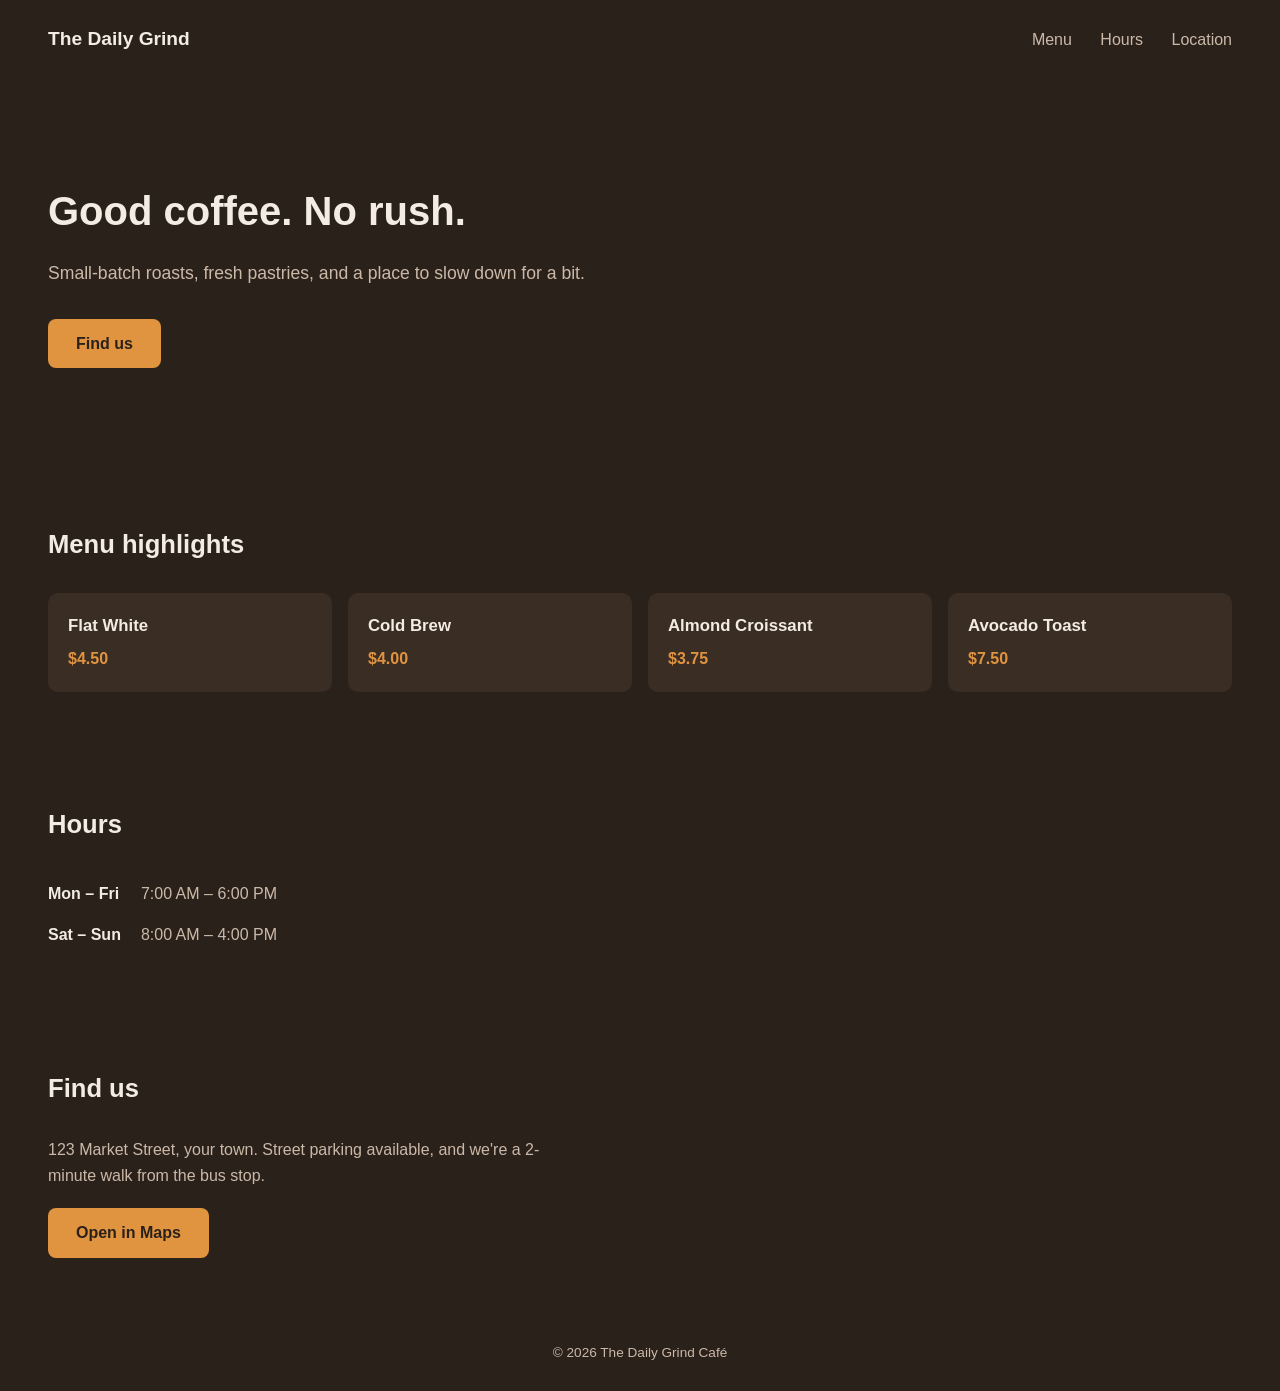
==== samples/cafe/index.html @ c4f93863 "Add salon, tutor, and cafe sample sites" ====
<!DOCTYPE html>
<html lang="en">
<head>
  <meta charset="UTF-8">
  <meta name="viewport" content="width=device-width, initial-scale=1.0">
  <title>The Daily Grind Café</title>
  <link rel="stylesheet" href="styles.css">
</head>
<body>
  <header class="nav">
    <div class="nav-brand">The Daily Grind</div>
    <nav>
      <a href="#menu">Menu</a>
      <a href="#hours">Hours</a>
      <a href="#location">Location</a>
    </nav>
  </header>

  <section class="hero">
    <h1>Good coffee. No rush.</h1>
    <p>Small-batch roasts, fresh pastries, and a place to slow down for a bit.</p>
    <a href="#location" class="btn">Find us</a>
  </section>

  <section id="menu" class="menu">
    <h2>Menu highlights</h2>
    <div class="grid">
      <div class="card"><h3>Flat White</h3><p>$4.50</p></div>
      <div class="card"><h3>Cold Brew</h3><p>$4.00</p></div>
      <div class="card"><h3>Almond Croissant</h3><p>$3.75</p></div>
      <div class="card"><h3>Avocado Toast</h3><p>$7.50</p></div>
    </div>
  </section>

  <section id="hours" class="hours">
    <h2>Hours</h2>
    <table>
      <tr><td>Mon – Fri</td><td>7:00 AM – 6:00 PM</td></tr>
      <tr><td>Sat – Sun</td><td>8:00 AM – 4:00 PM</td></tr>
    </table>
  </section>

  <section id="location" class="location">
    <h2>Find us</h2>
    <p>123 Market Street, your town. Street parking available, and we're a 2-minute walk from the bus stop.</p>
    <a href="https://maps.google.com" class="btn" target="_blank" rel="noopener">Open in Maps</a>
  </section>

  <footer>
    <p>&copy; 2026 The Daily Grind Café</p>
  </footer>
</body>
</html>
---- samples/cafe/styles.css ----
:root {
  --bg: #2b211b;
  --bg-card: #3a2d24;
  --text: #f3ece3;
  --muted: #cbb9a8;
  --accent: #e0943f;
}

* { box-sizing: border-box; margin: 0; padding: 0; }

body {
  font-family: "Segoe UI", Roboto, Arial, sans-serif;
  background: var(--bg);
  color: var(--text);
  line-height: 1.6;
}

a { color: inherit; text-decoration: none; }

.nav {
  display: flex;
  justify-content: space-between;
  align-items: center;
  padding: 24px 48px;
}

.nav-brand { font-weight: 700; font-size: 1.2rem; }
.nav nav a { margin-left: 24px; color: var(--muted); }
.nav nav a:hover { color: var(--accent); }

.hero {
  padding: 100px 48px;
  max-width: 650px;
}

.hero h1 { font-size: 2.5rem; margin-bottom: 16px; }
.hero p { color: var(--muted); margin-bottom: 32px; font-size: 1.1rem; }

.btn {
  display: inline-block;
  background: var(--accent);
  color: #2b211b;
  padding: 12px 28px;
  border-radius: 8px;
  font-weight: 700;
}

.menu, .hours, .location {
  padding: 56px 48px;
}

.menu h2, .hours h2, .location h2 { font-size: 1.6rem; margin-bottom: 28px; }

.grid {
  display: grid;
  grid-template-columns: repeat(auto-fit, minmax(180px, 1fr));
  gap: 16px;
}

.card {
  background: var(--bg-card);
  padding: 20px;
  border-radius: 10px;
}

.card h3 { margin-bottom: 6px; font-size: 1.05rem; }
.card p { color: var(--accent); font-weight: 600; }

table { border-collapse: collapse; }
td { padding: 8px 20px 8px 0; color: var(--muted); }
td:first-child { font-weight: 600; color: var(--text); }

.location p { color: var(--muted); max-width: 500px; margin-bottom: 20px; }

footer {
  text-align: center;
  padding: 28px;
  color: var(--muted);
  font-size: 0.85rem;
}

@media (max-width: 600px) {
  .nav, .hero, .menu, .hours, .location { padding-left: 24px; padding-right: 24px; }
  .hero h1 { font-size: 1.9rem; }
}
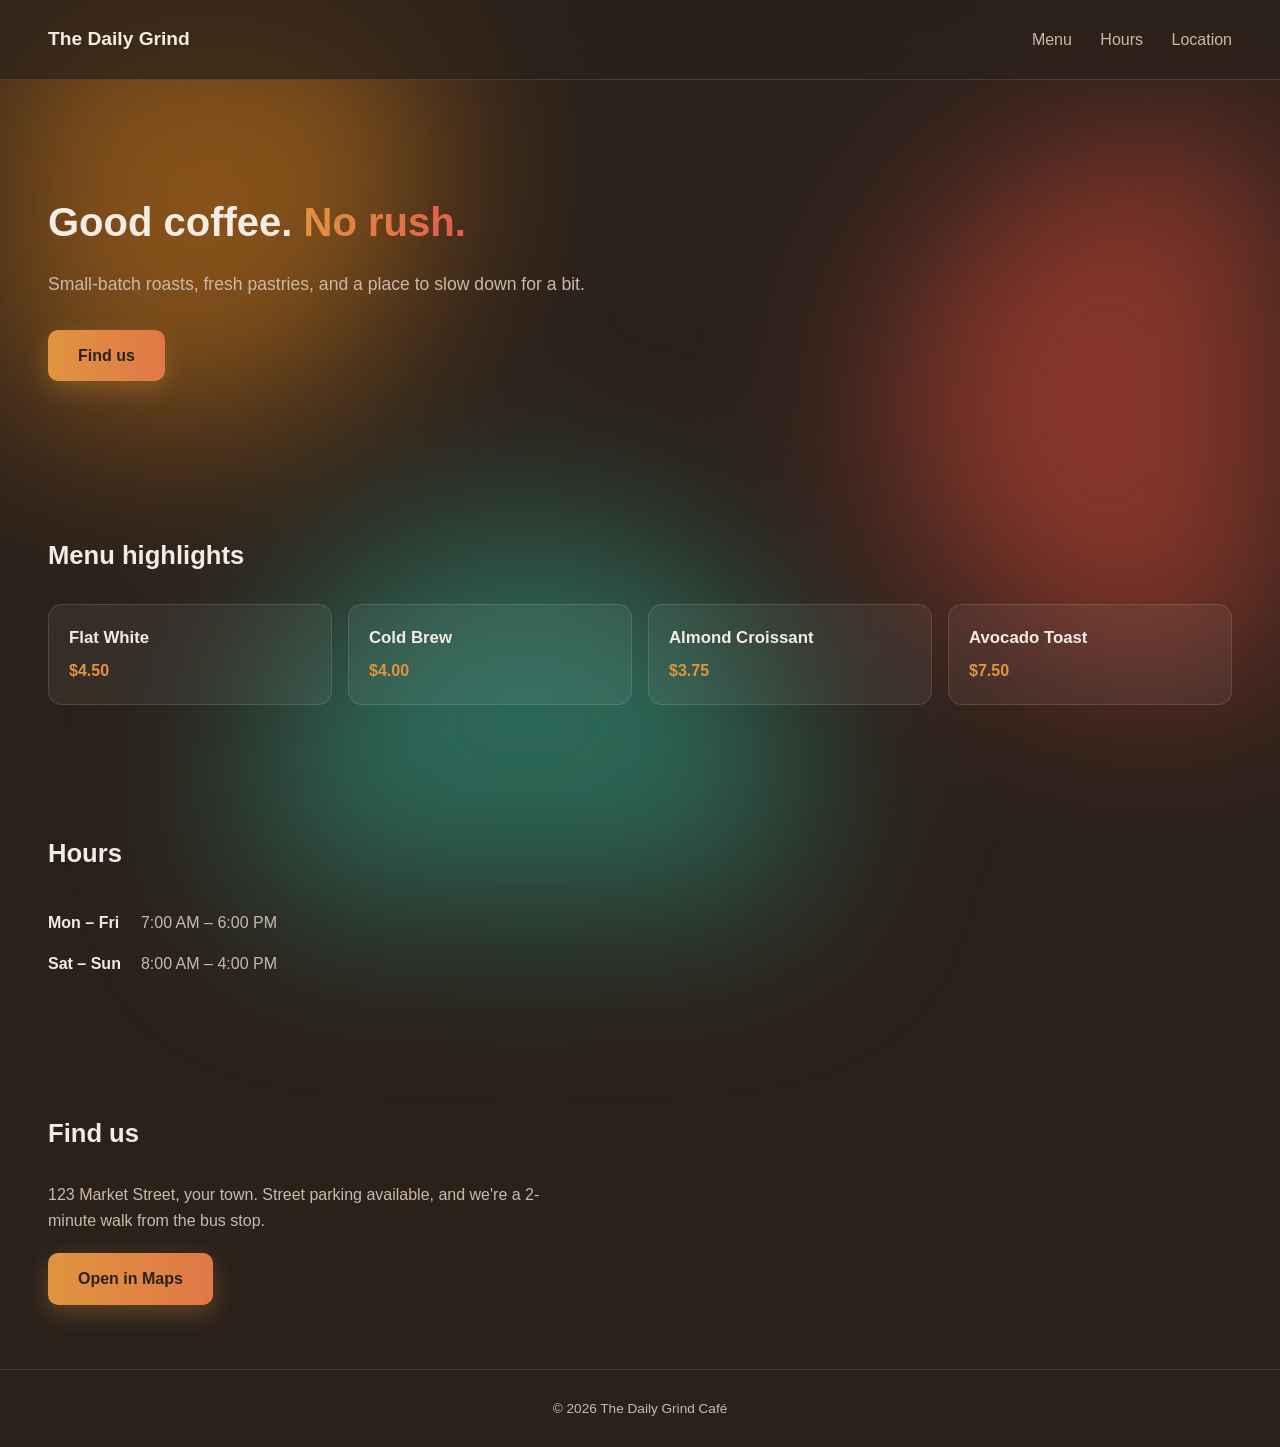
==== commit 280f0dc4: "Add animated gradient blobs, glass cards, and reveal effects to all sample sites" ====
--- a/samples/cafe/index.html
+++ b/samples/cafe/index.html
@@ -7,6 +7,12 @@
   <link rel="stylesheet" href="styles.css">
 </head>
 <body>
+  <div class="bg-blobs" aria-hidden="true">
+    <div class="blob blob-1"></div>
+    <div class="blob blob-2"></div>
+    <div class="blob blob-3"></div>
+  </div>
+
   <header class="nav">
     <div class="nav-brand">The Daily Grind</div>
     <nav>
@@ -17,22 +23,22 @@
   </header>
 
   <section class="hero">
-    <h1>Good coffee. No rush.</h1>
-    <p>Small-batch roasts, fresh pastries, and a place to slow down for a bit.</p>
-    <a href="#location" class="btn">Find us</a>
+    <h1 class="reveal">Good coffee. <span class="gradient-text">No rush.</span></h1>
+    <p class="reveal">Small-batch roasts, fresh pastries, and a place to slow down for a bit.</p>
+    <a href="#location" class="btn reveal">Find us</a>
   </section>
 
   <section id="menu" class="menu">
-    <h2>Menu highlights</h2>
+    <h2 class="reveal">Menu highlights</h2>
     <div class="grid">
-      <div class="card"><h3>Flat White</h3><p>$4.50</p></div>
-      <div class="card"><h3>Cold Brew</h3><p>$4.00</p></div>
-      <div class="card"><h3>Almond Croissant</h3><p>$3.75</p></div>
-      <div class="card"><h3>Avocado Toast</h3><p>$7.50</p></div>
+      <div class="card glass reveal"><h3>Flat White</h3><p>$4.50</p></div>
+      <div class="card glass reveal"><h3>Cold Brew</h3><p>$4.00</p></div>
+      <div class="card glass reveal"><h3>Almond Croissant</h3><p>$3.75</p></div>
+      <div class="card glass reveal"><h3>Avocado Toast</h3><p>$7.50</p></div>
     </div>
   </section>
 
-  <section id="hours" class="hours">
+  <section id="hours" class="hours reveal">
     <h2>Hours</h2>
     <table>
       <tr><td>Mon – Fri</td><td>7:00 AM – 6:00 PM</td></tr>
@@ -41,13 +47,15 @@
   </section>
 
   <section id="location" class="location">
-    <h2>Find us</h2>
-    <p>123 Market Street, your town. Street parking available, and we're a 2-minute walk from the bus stop.</p>
-    <a href="https://maps.google.com" class="btn" target="_blank" rel="noopener">Open in Maps</a>
+    <h2 class="reveal">Find us</h2>
+    <p class="reveal">123 Market Street, your town. Street parking available, and we're a 2-minute walk from the bus stop.</p>
+    <a href="https://maps.google.com" class="btn reveal" target="_blank" rel="noopener">Open in Maps</a>
   </section>
 
   <footer>
     <p>&copy; 2026 The Daily Grind Café</p>
   </footer>
+
+  <script src="../shared-reveal.js"></script>
 </body>
 </html>
--- a/samples/cafe/styles.css
+++ b/samples/cafe/styles.css
@@ -1,54 +1,122 @@
 :root {
   --bg: #2b211b;
-  --bg-card: #3a2d24;
+  --bg-card: rgba(255, 255, 255, 0.06);
+  --border: rgba(255, 255, 255, 0.12);
   --text: #f3ece3;
   --muted: #cbb9a8;
   --accent: #e0943f;
+  --accent-2: #e05c4f;
+  --accent-3: #4fb8a3;
 }
 
 * { box-sizing: border-box; margin: 0; padding: 0; }
+
+html { scroll-behavior: smooth; }
 
 body {
   font-family: "Segoe UI", Roboto, Arial, sans-serif;
   background: var(--bg);
   color: var(--text);
   line-height: 1.6;
+  position: relative;
+  overflow-x: hidden;
+  min-height: 100vh;
 }
 
 a { color: inherit; text-decoration: none; }
+
+.bg-blobs {
+  position: fixed;
+  inset: 0;
+  z-index: -1;
+  overflow: hidden;
+  filter: blur(90px) saturate(140%);
+}
+
+.blob {
+  position: absolute;
+  width: 42vw;
+  height: 42vw;
+  max-width: 560px;
+  max-height: 560px;
+  border-radius: 50%;
+  opacity: 0.45;
+  will-change: transform;
+}
+
+.blob-1 { background: var(--accent); top: -12%; left: -8%; animation: float1 23s ease-in-out infinite; }
+.blob-2 { background: var(--accent-2); top: 15%; right: -12%; animation: float2 27s ease-in-out infinite; }
+.blob-3 { background: var(--accent-3); bottom: -18%; left: 20%; animation: float3 20s ease-in-out infinite; }
+
+@keyframes float1 {
+  0%, 100% { transform: translate(0, 0) scale(1); }
+  33% { transform: translate(7vw, 5vh) scale(1.12); }
+  66% { transform: translate(-3vw, 8vh) scale(0.92); }
+}
+@keyframes float2 {
+  0%, 100% { transform: translate(0, 0) scale(1); }
+  40% { transform: translate(-8vw, 6vh) scale(1.08); }
+  70% { transform: translate(-2vw, -5vh) scale(0.95); }
+}
+@keyframes float3 {
+  0%, 100% { transform: translate(0, 0) scale(1); }
+  50% { transform: translate(8vw, -6vh) scale(1.15); }
+}
+
+@media (prefers-reduced-motion: reduce) {
+  .blob { animation: none !important; }
+  html { scroll-behavior: auto; }
+}
+
+.gradient-text {
+  background: linear-gradient(90deg, var(--accent), var(--accent-2), var(--accent-3), var(--accent));
+  background-size: 300% auto;
+  -webkit-background-clip: text;
+  background-clip: text;
+  color: transparent;
+  animation: gradientShift 7s linear infinite;
+}
+@keyframes gradientShift { to { background-position: 300% center; } }
 
 .nav {
   display: flex;
   justify-content: space-between;
   align-items: center;
   padding: 24px 48px;
+  position: sticky;
+  top: 0;
+  backdrop-filter: blur(14px);
+  background: rgba(43, 33, 27, 0.7);
+  border-bottom: 1px solid var(--border);
+  z-index: 10;
 }
 
 .nav-brand { font-weight: 700; font-size: 1.2rem; }
-.nav nav a { margin-left: 24px; color: var(--muted); }
+.nav nav a { margin-left: 24px; color: var(--muted); transition: color 0.2s ease; }
 .nav nav a:hover { color: var(--accent); }
 
-.hero {
-  padding: 100px 48px;
-  max-width: 650px;
-}
-
+.hero { padding: 110px 48px 90px; max-width: 650px; }
 .hero h1 { font-size: 2.5rem; margin-bottom: 16px; }
 .hero p { color: var(--muted); margin-bottom: 32px; font-size: 1.1rem; }
 
 .btn {
   display: inline-block;
-  background: var(--accent);
+  background: linear-gradient(90deg, var(--accent), var(--accent-2));
+  background-size: 200% auto;
   color: #2b211b;
-  padding: 12px 28px;
-  border-radius: 8px;
+  padding: 13px 30px;
+  border-radius: 10px;
   font-weight: 700;
+  transition: background-position 0.5s ease, transform 0.25s ease, box-shadow 0.25s ease;
+  box-shadow: 0 8px 24px rgba(224, 148, 63, 0.3);
+}
+.btn:hover {
+  background-position: 100% center;
+  transform: translateY(-3px);
+  box-shadow: 0 12px 32px rgba(224, 92, 79, 0.4);
 }
 
-.menu, .hours, .location {
-  padding: 56px 48px;
-}
-
+.menu, .hours, .location { padding: 64px 48px; }
 .menu h2, .hours h2, .location h2 { font-size: 1.6rem; margin-bottom: 28px; }
 
 .grid {
@@ -57,10 +125,21 @@
   gap: 16px;
 }
 
+.glass {
+  background: var(--bg-card);
+  border: 1px solid var(--border);
+  backdrop-filter: blur(16px);
+  -webkit-backdrop-filter: blur(16px);
+}
+
 .card {
-  background: var(--bg-card);
   padding: 20px;
-  border-radius: 10px;
+  border-radius: 14px;
+  transition: transform 0.3s ease, box-shadow 0.3s ease;
+}
+.card:hover {
+  transform: translateY(-6px);
+  box-shadow: 0 16px 36px rgba(0, 0, 0, 0.4);
 }
 
 .card h3 { margin-bottom: 6px; font-size: 1.05rem; }
@@ -77,9 +156,22 @@
   padding: 28px;
   color: var(--muted);
   font-size: 0.85rem;
+  border-top: 1px solid var(--border);
+}
+
+.reveal {
+  opacity: 0;
+  transform: translateY(24px);
+  transition: opacity 0.7s ease, transform 0.7s ease;
+}
+.reveal.visible { opacity: 1; transform: translateY(0); }
+
+@media (prefers-reduced-motion: reduce) {
+  .reveal { opacity: 1; transform: none; transition: none; }
 }
 
 @media (max-width: 600px) {
   .nav, .hero, .menu, .hours, .location { padding-left: 24px; padding-right: 24px; }
   .hero h1 { font-size: 1.9rem; }
+  .blob { width: 70vw; height: 70vw; }
 }
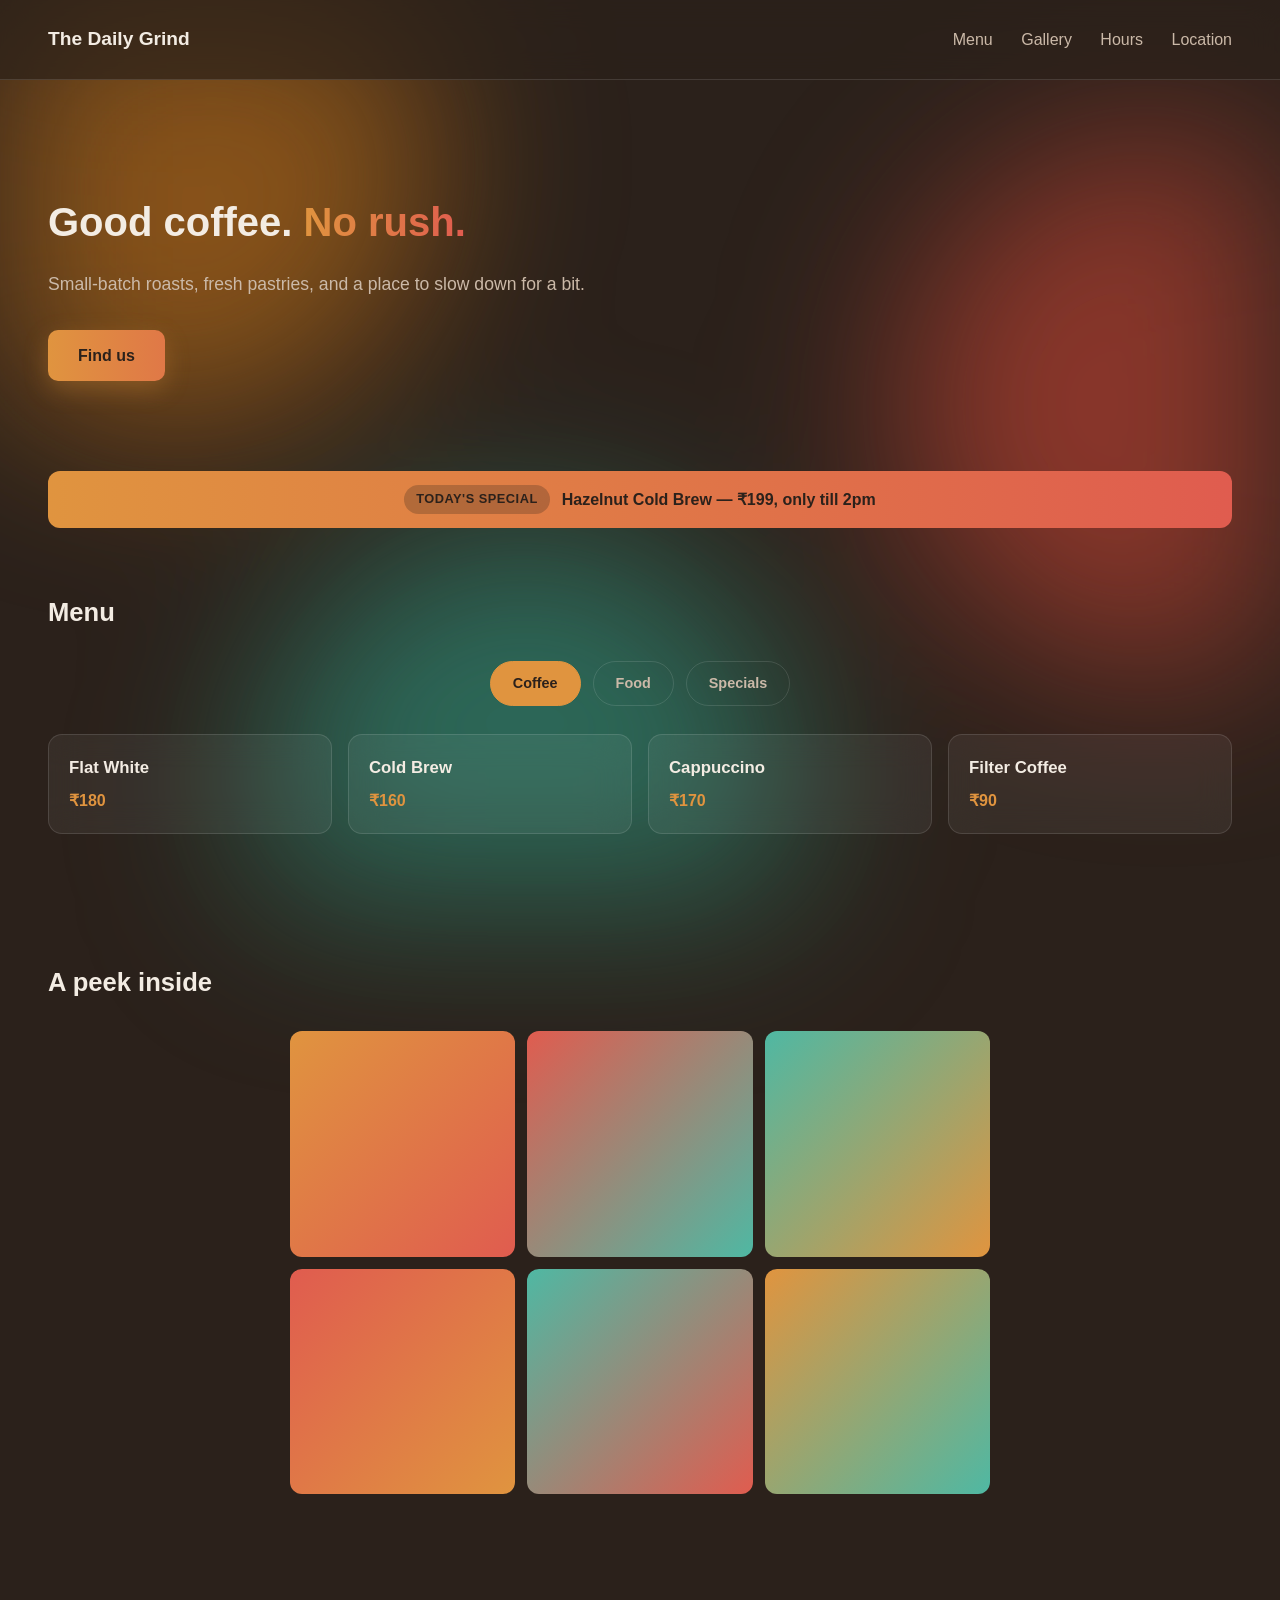
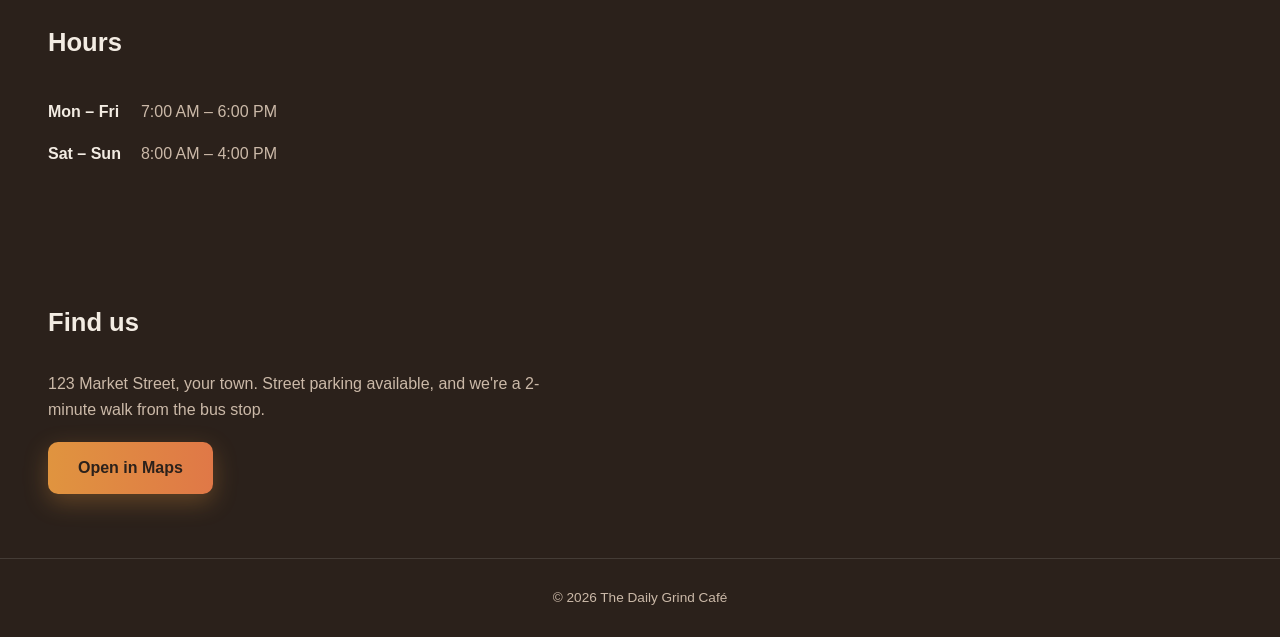
==== commit 1ccda256: "Convert all pricing to INR; make salon/tutor/cafe samples structurally distinct with FAQ accordion, " ====
--- a/samples/cafe/index.html
+++ b/samples/cafe/index.html
@@ -4,6 +4,10 @@
   <meta charset="UTF-8">
   <meta name="viewport" content="width=device-width, initial-scale=1.0">
   <title>The Daily Grind Café</title>
+  <meta name="description" content="Small-batch roasts and fresh pastries. Good coffee, no rush.">
+  <meta property="og:title" content="The Daily Grind Café">
+  <meta property="og:description" content="Good coffee. No rush.">
+  <meta property="og:type" content="website">
   <link rel="stylesheet" href="styles.css">
 </head>
 <body>
@@ -17,6 +21,7 @@
     <div class="nav-brand">The Daily Grind</div>
     <nav>
       <a href="#menu">Menu</a>
+      <a href="#gallery">Gallery</a>
       <a href="#hours">Hours</a>
       <a href="#location">Location</a>
     </nav>
@@ -28,13 +33,53 @@
     <a href="#location" class="btn reveal">Find us</a>
   </section>
 
+  <section class="special reveal">
+    <span class="special-tag">Today's Special</span>
+    <span class="special-text">Hazelnut Cold Brew — ₹199, only till 2pm</span>
+  </section>
+
   <section id="menu" class="menu">
-    <h2 class="reveal">Menu highlights</h2>
-    <div class="grid">
-      <div class="card glass reveal"><h3>Flat White</h3><p>$4.50</p></div>
-      <div class="card glass reveal"><h3>Cold Brew</h3><p>$4.00</p></div>
-      <div class="card glass reveal"><h3>Almond Croissant</h3><p>$3.75</p></div>
-      <div class="card glass reveal"><h3>Avocado Toast</h3><p>$7.50</p></div>
+    <h2 class="reveal">Menu</h2>
+
+    <input type="radio" name="menutab" id="tab-coffee" class="tab-radio" checked>
+    <input type="radio" name="menutab" id="tab-food" class="tab-radio">
+    <input type="radio" name="menutab" id="tab-specials" class="tab-radio">
+
+    <div class="tabs reveal">
+      <label for="tab-coffee">Coffee</label>
+      <label for="tab-food">Food</label>
+      <label for="tab-specials">Specials</label>
+    </div>
+
+    <div class="tab-panels reveal">
+      <div class="panel panel-coffee grid">
+        <div class="card glass"><h3>Flat White</h3><p>₹180</p></div>
+        <div class="card glass"><h3>Cold Brew</h3><p>₹160</p></div>
+        <div class="card glass"><h3>Cappuccino</h3><p>₹170</p></div>
+        <div class="card glass"><h3>Filter Coffee</h3><p>₹90</p></div>
+      </div>
+      <div class="panel panel-food grid">
+        <div class="card glass"><h3>Almond Croissant</h3><p>₹140</p></div>
+        <div class="card glass"><h3>Avocado Toast</h3><p>₹280</p></div>
+        <div class="card glass"><h3>Banana Bread</h3><p>₹120</p></div>
+        <div class="card glass"><h3>Grilled Sandwich</h3><p>₹190</p></div>
+      </div>
+      <div class="panel panel-specials grid">
+        <div class="card glass"><h3>Hazelnut Cold Brew</h3><p>₹199</p></div>
+        <div class="card glass"><h3>Weekend Brunch Plate</h3><p>₹349</p></div>
+      </div>
+    </div>
+  </section>
+
+  <section id="gallery" class="gallery">
+    <h2 class="reveal">A peek inside</h2>
+    <div class="photo-grid reveal">
+      <div class="photo p1"></div>
+      <div class="photo p2"></div>
+      <div class="photo p3"></div>
+      <div class="photo p4"></div>
+      <div class="photo p5"></div>
+      <div class="photo p6"></div>
     </div>
   </section>
 
--- a/samples/cafe/styles.css
+++ b/samples/cafe/styles.css
@@ -116,8 +116,84 @@
   box-shadow: 0 12px 32px rgba(224, 92, 79, 0.4);
 }
 
-.menu, .hours, .location { padding: 64px 48px; }
-.menu h2, .hours h2, .location h2 { font-size: 1.6rem; margin-bottom: 28px; }
+.menu, .gallery, .hours, .location { padding: 64px 48px; }
+.menu h2, .gallery h2, .hours h2, .location h2 { font-size: 1.6rem; margin-bottom: 28px; }
+
+/* ---- today's special banner ---- */
+.special {
+  display: flex;
+  flex-wrap: wrap;
+  gap: 12px;
+  align-items: center;
+  justify-content: center;
+  background: linear-gradient(90deg, var(--accent), var(--accent-2));
+  color: #2b211b;
+  padding: 14px 24px;
+  margin: 0 48px;
+  border-radius: 12px;
+  font-weight: 600;
+}
+.special-tag {
+  background: rgba(43, 33, 27, 0.25);
+  padding: 4px 12px;
+  border-radius: 999px;
+  font-size: 0.8rem;
+  text-transform: uppercase;
+  letter-spacing: 0.5px;
+}
+
+/* ---- CSS-only menu tabs ---- */
+.tab-radio { display: none; }
+.tabs {
+  display: flex;
+  justify-content: center;
+  gap: 12px;
+  margin-bottom: 28px;
+}
+.tabs label {
+  padding: 10px 22px;
+  border-radius: 999px;
+  border: 1px solid var(--border);
+  cursor: pointer;
+  color: var(--muted);
+  font-weight: 600;
+  font-size: 0.9rem;
+  transition: all 0.2s ease;
+}
+#tab-coffee:checked ~ .tabs label[for="tab-coffee"],
+#tab-food:checked ~ .tabs label[for="tab-food"],
+#tab-specials:checked ~ .tabs label[for="tab-specials"] {
+  background: var(--accent);
+  color: #2b211b;
+  border-color: var(--accent);
+}
+.tab-panels .panel { display: none; }
+#tab-coffee:checked ~ .tab-panels .panel-coffee,
+#tab-food:checked ~ .tab-panels .panel-food,
+#tab-specials:checked ~ .tab-panels .panel-specials {
+  display: grid;
+}
+
+/* ---- gallery ---- */
+.photo-grid {
+  display: grid;
+  grid-template-columns: repeat(3, 1fr);
+  gap: 12px;
+  max-width: 700px;
+  margin: 0 auto;
+}
+.photo {
+  aspect-ratio: 1;
+  border-radius: 12px;
+  transition: transform 0.3s ease;
+}
+.photo:hover { transform: scale(1.04); }
+.p1 { background: linear-gradient(135deg, var(--accent), var(--accent-2)); }
+.p2 { background: linear-gradient(135deg, var(--accent-2), var(--accent-3)); }
+.p3 { background: linear-gradient(135deg, var(--accent-3), var(--accent)); }
+.p4 { background: linear-gradient(135deg, var(--accent-2), var(--accent)); }
+.p5 { background: linear-gradient(135deg, var(--accent-3), var(--accent-2)); }
+.p6 { background: linear-gradient(135deg, var(--accent), var(--accent-3)); }
 
 .grid {
   display: grid;
@@ -171,7 +247,9 @@
 }
 
 @media (max-width: 600px) {
-  .nav, .hero, .menu, .hours, .location { padding-left: 24px; padding-right: 24px; }
+  .nav, .hero, .menu, .gallery, .hours, .location { padding-left: 24px; padding-right: 24px; }
   .hero h1 { font-size: 1.9rem; }
   .blob { width: 70vw; height: 70vw; }
-}
+  .photo-grid { grid-template-columns: repeat(2, 1fr); }
+  .special { margin: 0 24px; }
+}
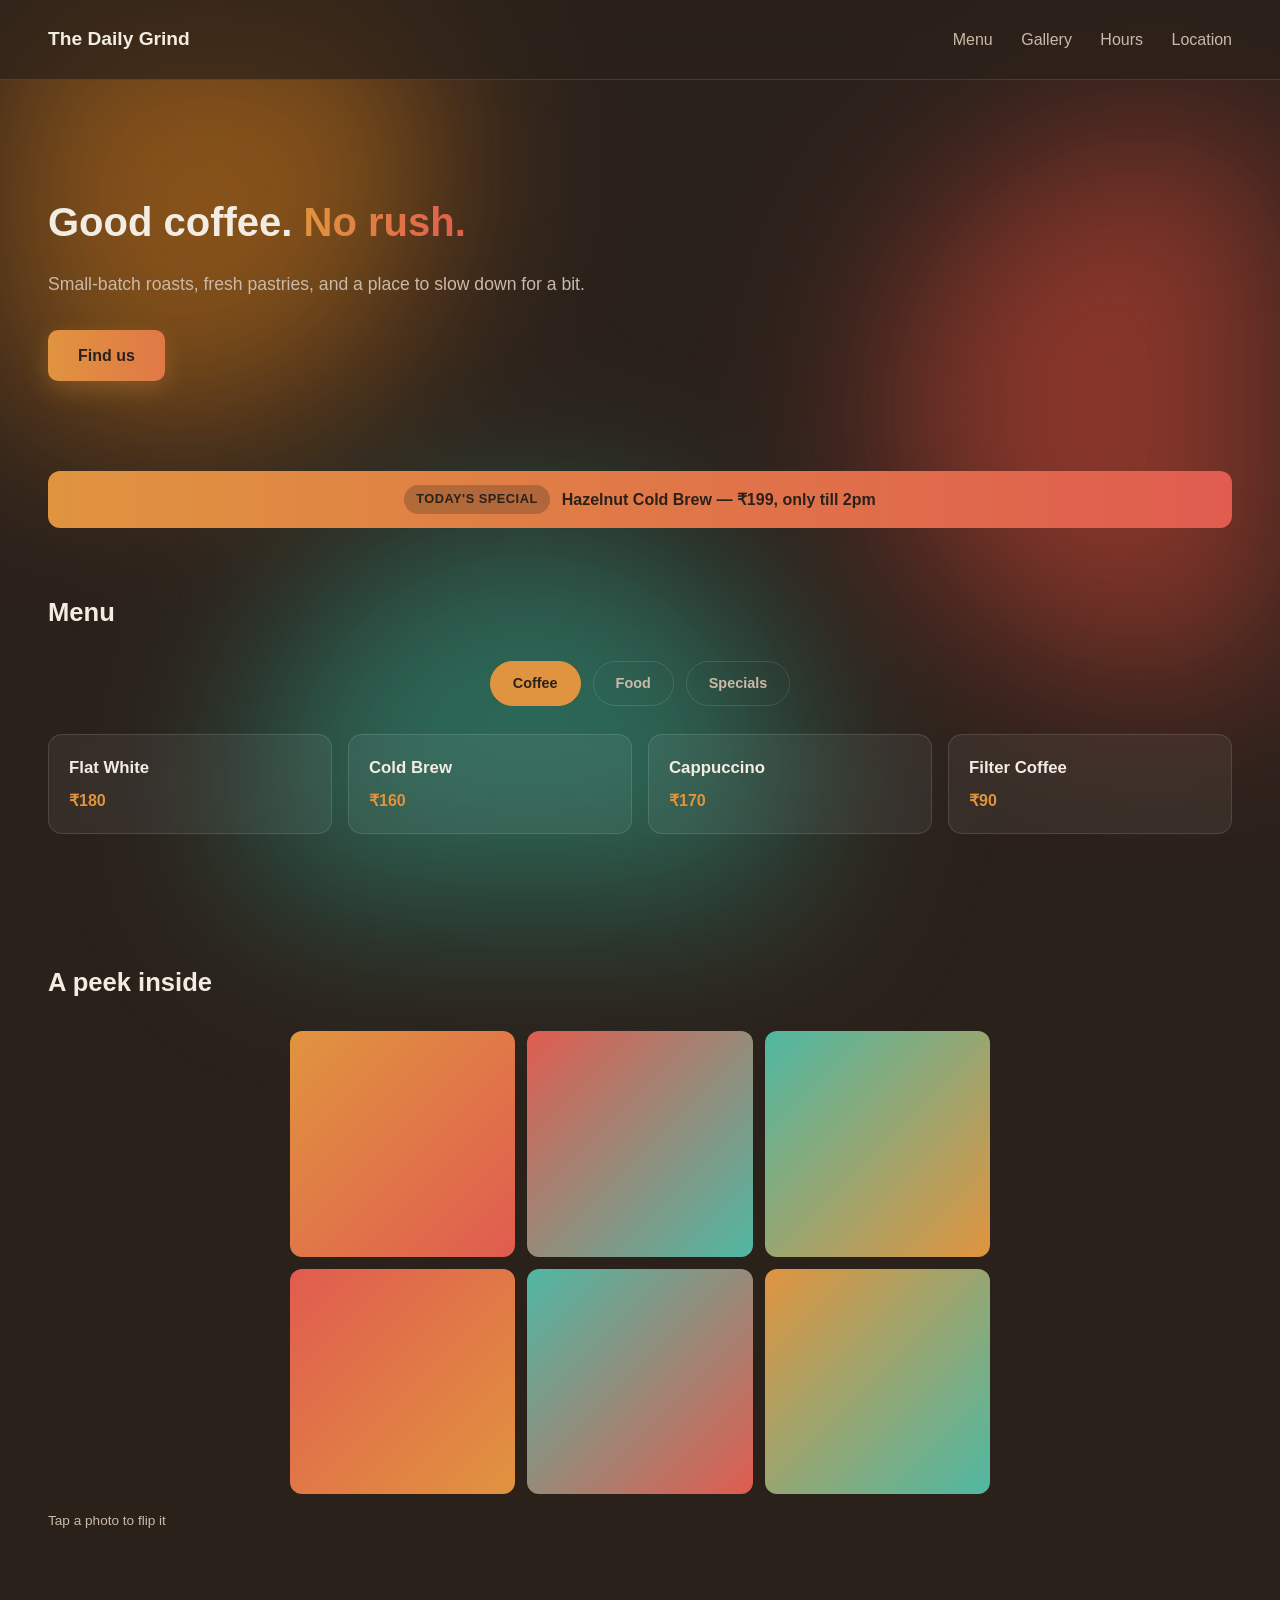
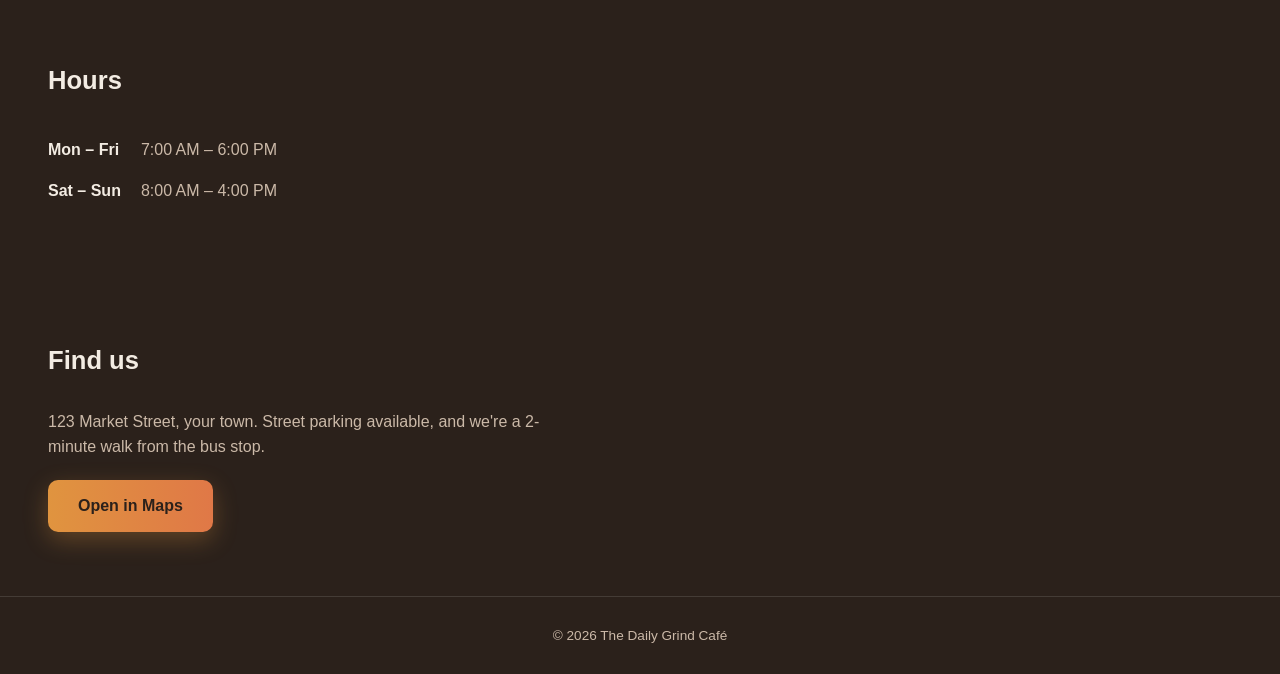
==== commit 62b33352: "Add tap-to-flip interaction to the cafe gallery photos with captions" ====
--- a/samples/cafe/index.html
+++ b/samples/cafe/index.html
@@ -74,13 +74,50 @@
   <section id="gallery" class="gallery">
     <h2 class="reveal">A peek inside</h2>
     <div class="photo-grid reveal">
-      <div class="photo p1"></div>
-      <div class="photo p2"></div>
-      <div class="photo p3"></div>
-      <div class="photo p4"></div>
-      <div class="photo p5"></div>
-      <div class="photo p6"></div>
+      <label class="flip-wrap">
+        <input type="checkbox" class="flip-check">
+        <div class="flip-inner">
+          <div class="flip-front p1"></div>
+          <div class="flip-back">Morning rush</div>
+        </div>
+      </label>
+      <label class="flip-wrap">
+        <input type="checkbox" class="flip-check">
+        <div class="flip-inner">
+          <div class="flip-front p2"></div>
+          <div class="flip-back">Fresh roast, daily</div>
+        </div>
+      </label>
+      <label class="flip-wrap">
+        <input type="checkbox" class="flip-check">
+        <div class="flip-inner">
+          <div class="flip-front p3"></div>
+          <div class="flip-back">Weekend brunch crowd</div>
+        </div>
+      </label>
+      <label class="flip-wrap">
+        <input type="checkbox" class="flip-check">
+        <div class="flip-inner">
+          <div class="flip-front p4"></div>
+          <div class="flip-back">Our cozy corner</div>
+        </div>
+      </label>
+      <label class="flip-wrap">
+        <input type="checkbox" class="flip-check">
+        <div class="flip-inner">
+          <div class="flip-front p5"></div>
+          <div class="flip-back">Latte art practice</div>
+        </div>
+      </label>
+      <label class="flip-wrap">
+        <input type="checkbox" class="flip-check">
+        <div class="flip-inner">
+          <div class="flip-front p6"></div>
+          <div class="flip-back">Regulars' favorite table</div>
+        </div>
+      </label>
     </div>
+    <p class="gallery-hint reveal">Tap a photo to flip it</p>
   </section>
 
   <section id="hours" class="hours reveal">
--- a/samples/cafe/styles.css
+++ b/samples/cafe/styles.css
@@ -182,12 +182,44 @@
   max-width: 700px;
   margin: 0 auto;
 }
-.photo {
+.gallery-hint { margin-top: 16px; color: var(--muted); font-size: 0.85rem; }
+
+.flip-wrap {
+  display: block;
   aspect-ratio: 1;
+  cursor: pointer;
+  perspective: 1000px;
+}
+.flip-check { display: none; }
+.flip-inner {
+  position: relative;
+  width: 100%;
+  height: 100%;
+  transition: transform 0.6s;
+  transform-style: preserve-3d;
+}
+.flip-check:checked ~ .flip-inner { transform: rotateY(180deg); }
+.flip-front, .flip-back {
+  position: absolute;
+  inset: 0;
   border-radius: 12px;
-  transition: transform 0.3s ease;
-}
-.photo:hover { transform: scale(1.04); }
+  backface-visibility: hidden;
+}
+.flip-front { transition: transform 0.3s ease; }
+.flip-wrap:hover .flip-front { transform: scale(1.04); }
+.flip-back {
+  transform: rotateY(180deg);
+  background: var(--bg-card);
+  border: 1px solid var(--border);
+  display: flex;
+  align-items: center;
+  justify-content: center;
+  text-align: center;
+  padding: 10px;
+  font-size: 0.85rem;
+  font-weight: 600;
+  color: var(--text);
+}
 .p1 { background: linear-gradient(135deg, var(--accent), var(--accent-2)); }
 .p2 { background: linear-gradient(135deg, var(--accent-2), var(--accent-3)); }
 .p3 { background: linear-gradient(135deg, var(--accent-3), var(--accent)); }
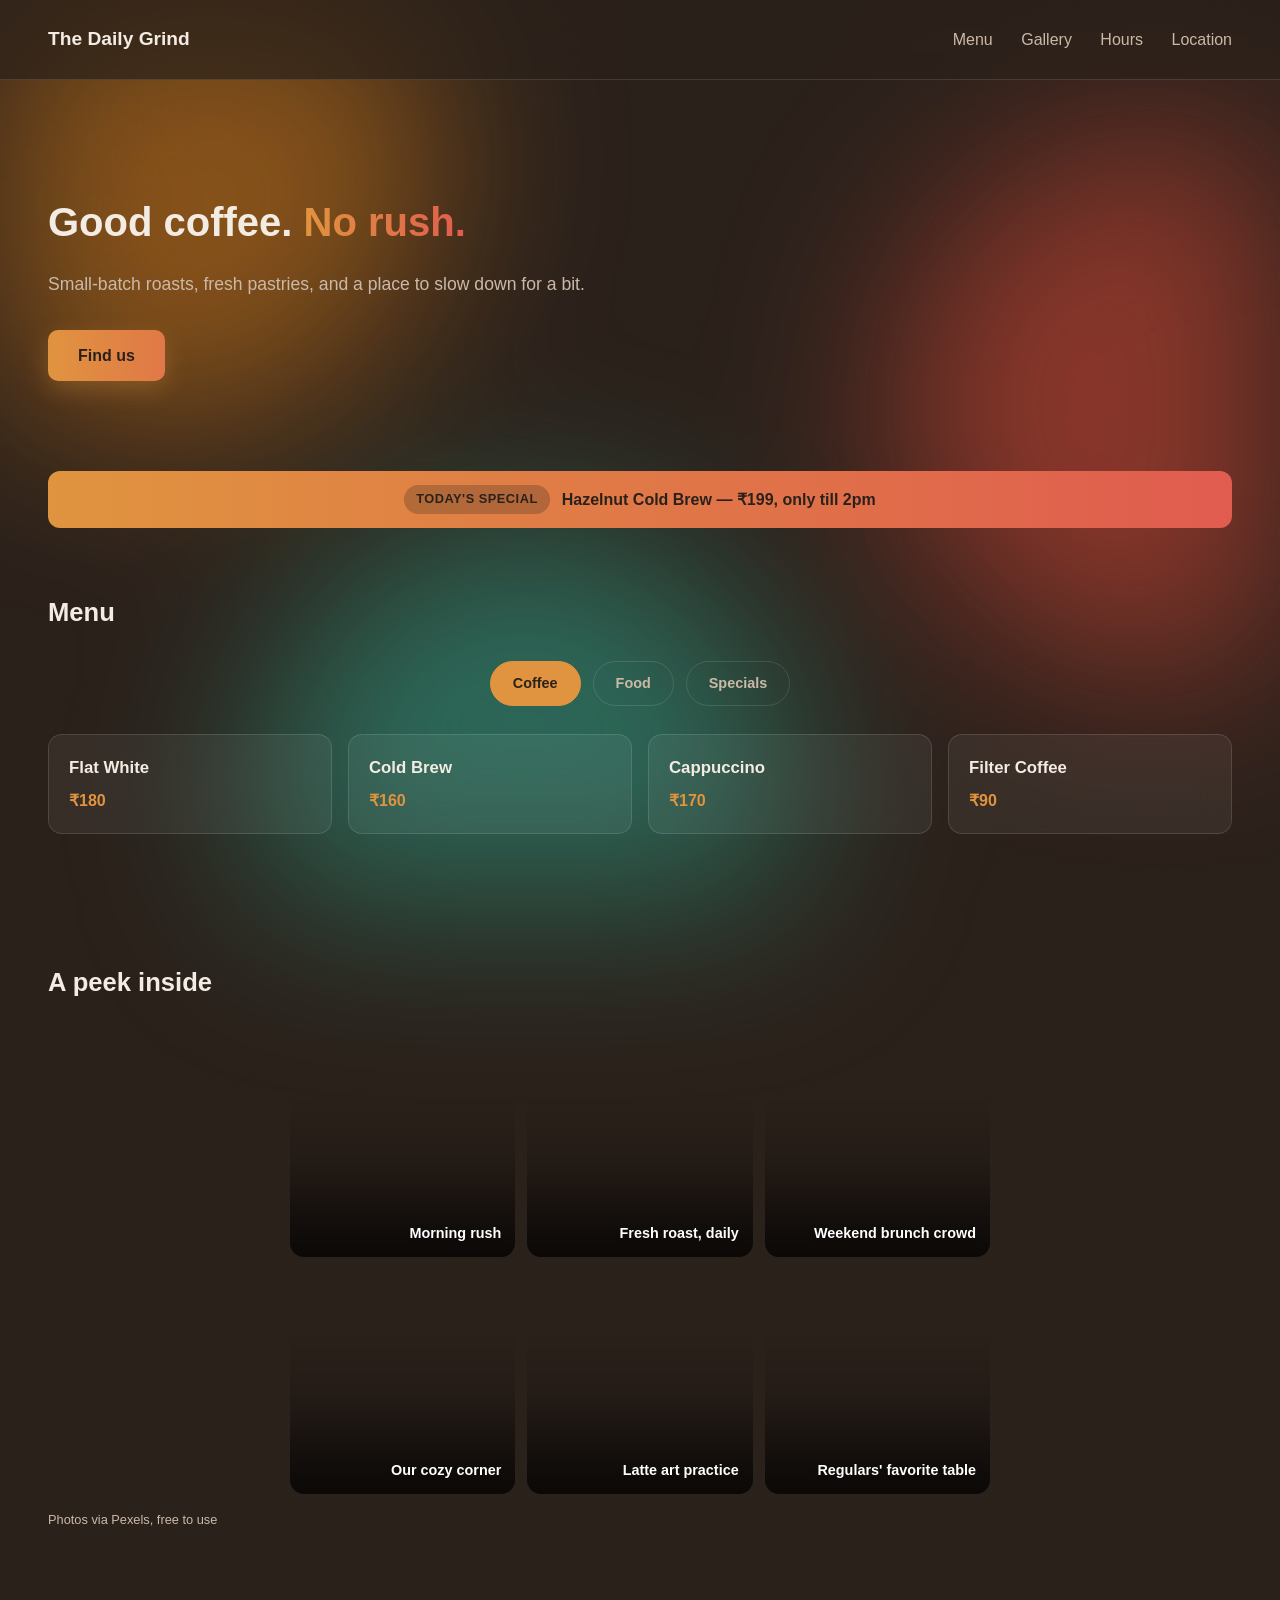
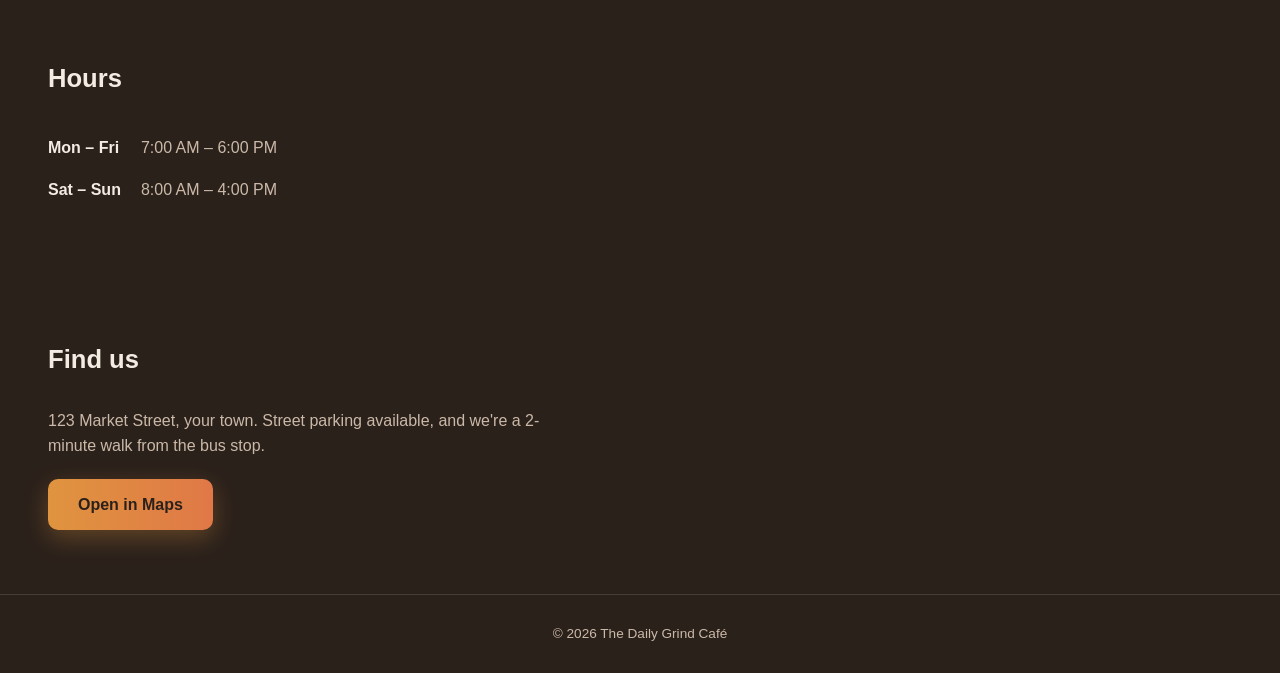
==== commit 904a9f93: "Replace gallery flip cards with real aesthetic photos and corner name overlay" ====
--- a/samples/cafe/index.html
+++ b/samples/cafe/index.html
@@ -74,50 +74,26 @@
   <section id="gallery" class="gallery">
     <h2 class="reveal">A peek inside</h2>
     <div class="photo-grid reveal">
-      <label class="flip-wrap">
-        <input type="checkbox" class="flip-check">
-        <div class="flip-inner">
-          <div class="flip-front p1"></div>
-          <div class="flip-back">Morning rush</div>
-        </div>
-      </label>
-      <label class="flip-wrap">
-        <input type="checkbox" class="flip-check">
-        <div class="flip-inner">
-          <div class="flip-front p2"></div>
-          <div class="flip-back">Fresh roast, daily</div>
-        </div>
-      </label>
-      <label class="flip-wrap">
-        <input type="checkbox" class="flip-check">
-        <div class="flip-inner">
-          <div class="flip-front p3"></div>
-          <div class="flip-back">Weekend brunch crowd</div>
-        </div>
-      </label>
-      <label class="flip-wrap">
-        <input type="checkbox" class="flip-check">
-        <div class="flip-inner">
-          <div class="flip-front p4"></div>
-          <div class="flip-back">Our cozy corner</div>
-        </div>
-      </label>
-      <label class="flip-wrap">
-        <input type="checkbox" class="flip-check">
-        <div class="flip-inner">
-          <div class="flip-front p5"></div>
-          <div class="flip-back">Latte art practice</div>
-        </div>
-      </label>
-      <label class="flip-wrap">
-        <input type="checkbox" class="flip-check">
-        <div class="flip-inner">
-          <div class="flip-front p6"></div>
-          <div class="flip-back">Regulars' favorite table</div>
-        </div>
-      </label>
+      <div class="photo-card" style="background-image: url('https://images.pexels.com/photos/12344494/pexels-photo-12344494.jpeg?auto=compress&cs=tinysrgb&w=800&h=800&fit=crop')">
+        <span class="photo-name">Morning rush</span>
+      </div>
+      <div class="photo-card" style="background-image: url('https://images.pexels.com/photos/31890552/pexels-photo-31890552.jpeg?auto=compress&cs=tinysrgb&w=800&h=800&fit=crop')">
+        <span class="photo-name">Fresh roast, daily</span>
+      </div>
+      <div class="photo-card" style="background-image: url('https://images.pexels.com/photos/5990698/pexels-photo-5990698.jpeg?auto=compress&cs=tinysrgb&w=800&h=800&fit=crop')">
+        <span class="photo-name">Weekend brunch crowd</span>
+      </div>
+      <div class="photo-card" style="background-image: url('https://images.pexels.com/photos/39784928/pexels-photo-39784928.jpeg?auto=compress&cs=tinysrgb&w=800&h=800&fit=crop')">
+        <span class="photo-name">Our cozy corner</span>
+      </div>
+      <div class="photo-card" style="background-image: url('https://images.pexels.com/photos/11340975/pexels-photo-11340975.jpeg?auto=compress&cs=tinysrgb&w=800&h=800&fit=crop')">
+        <span class="photo-name">Latte art practice</span>
+      </div>
+      <div class="photo-card" style="background-image: url('https://images.pexels.com/photos/25706382/pexels-photo-25706382.jpeg?auto=compress&cs=tinysrgb&w=800&h=800&fit=crop')">
+        <span class="photo-name">Regulars' favorite table</span>
+      </div>
     </div>
-    <p class="gallery-hint reveal">Tap a photo to flip it</p>
+    <p class="gallery-hint reveal">Photos via Pexels, free to use</p>
   </section>
 
   <section id="hours" class="hours reveal">
--- a/samples/cafe/styles.css
+++ b/samples/cafe/styles.css
@@ -182,50 +182,38 @@
   max-width: 700px;
   margin: 0 auto;
 }
-.gallery-hint { margin-top: 16px; color: var(--muted); font-size: 0.85rem; }
-
-.flip-wrap {
-  display: block;
+.gallery-hint { margin-top: 16px; color: var(--muted); font-size: 0.8rem; opacity: 0.7; }
+
+.photo-card {
+  position: relative;
   aspect-ratio: 1;
-  cursor: pointer;
-  perspective: 1000px;
-}
-.flip-check { display: none; }
-.flip-inner {
-  position: relative;
-  width: 100%;
-  height: 100%;
-  transition: transform 0.6s;
-  transform-style: preserve-3d;
-}
-.flip-check:checked ~ .flip-inner { transform: rotateY(180deg); }
-.flip-front, .flip-back {
+  border-radius: 14px;
+  background-size: cover;
+  background-position: center;
+  overflow: hidden;
+  transition: transform 0.3s ease, box-shadow 0.3s ease;
+}
+.photo-card::after {
+  content: "";
   position: absolute;
   inset: 0;
-  border-radius: 12px;
-  backface-visibility: hidden;
-}
-.flip-front { transition: transform 0.3s ease; }
-.flip-wrap:hover .flip-front { transform: scale(1.04); }
-.flip-back {
-  transform: rotateY(180deg);
-  background: var(--bg-card);
-  border: 1px solid var(--border);
-  display: flex;
-  align-items: center;
-  justify-content: center;
-  text-align: center;
-  padding: 10px;
-  font-size: 0.85rem;
-  font-weight: 600;
-  color: var(--text);
-}
-.p1 { background: linear-gradient(135deg, var(--accent), var(--accent-2)); }
-.p2 { background: linear-gradient(135deg, var(--accent-2), var(--accent-3)); }
-.p3 { background: linear-gradient(135deg, var(--accent-3), var(--accent)); }
-.p4 { background: linear-gradient(135deg, var(--accent-2), var(--accent)); }
-.p5 { background: linear-gradient(135deg, var(--accent-3), var(--accent-2)); }
-.p6 { background: linear-gradient(135deg, var(--accent), var(--accent-3)); }
+  background: linear-gradient(to top, rgba(0,0,0,0.75) 0%, rgba(0,0,0,0.15) 45%, transparent 70%);
+}
+.photo-card:hover {
+  transform: translateY(-6px) scale(1.02);
+  box-shadow: 0 16px 36px rgba(0, 0, 0, 0.5);
+}
+.photo-name {
+  position: absolute;
+  right: 14px;
+  bottom: 12px;
+  z-index: 2;
+  color: white;
+  font-size: 0.9rem;
+  font-weight: 700;
+  text-align: right;
+  text-shadow: 0 2px 8px rgba(0,0,0,0.6);
+}
 
 .grid {
   display: grid;
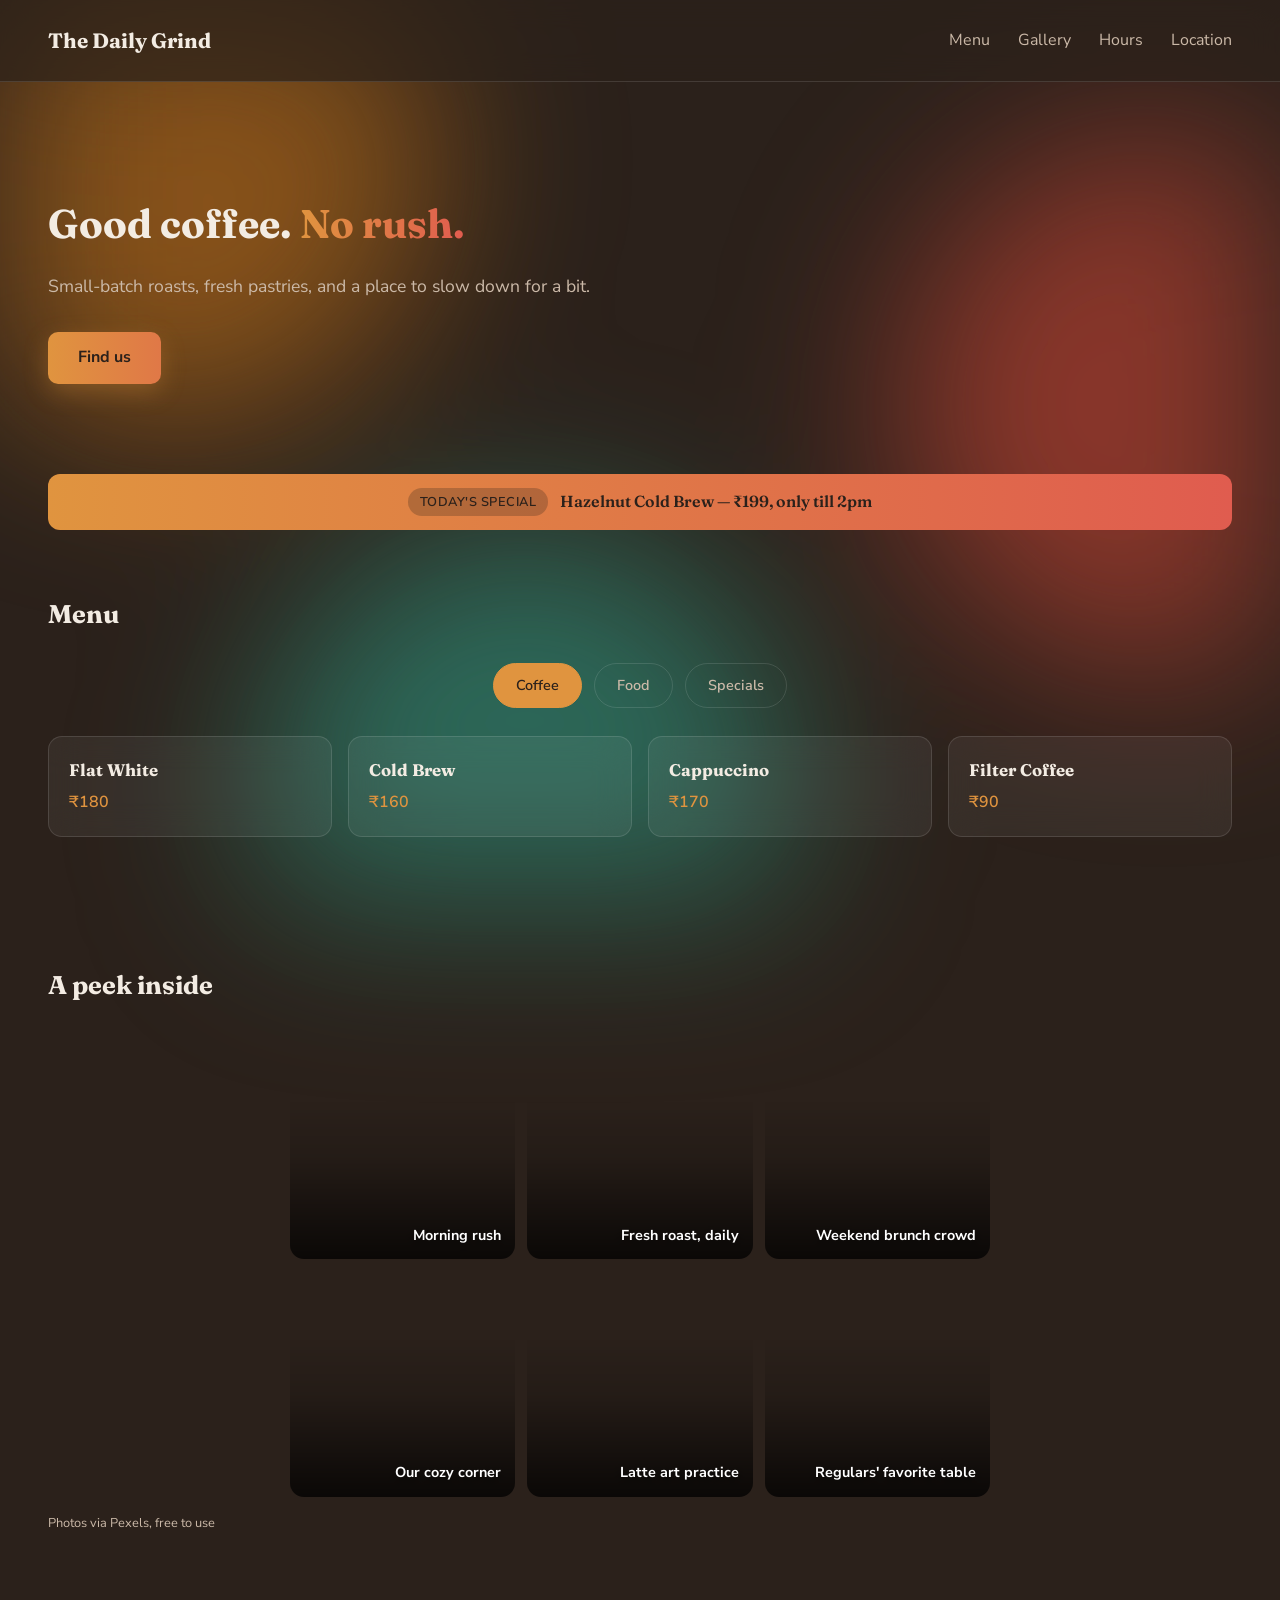
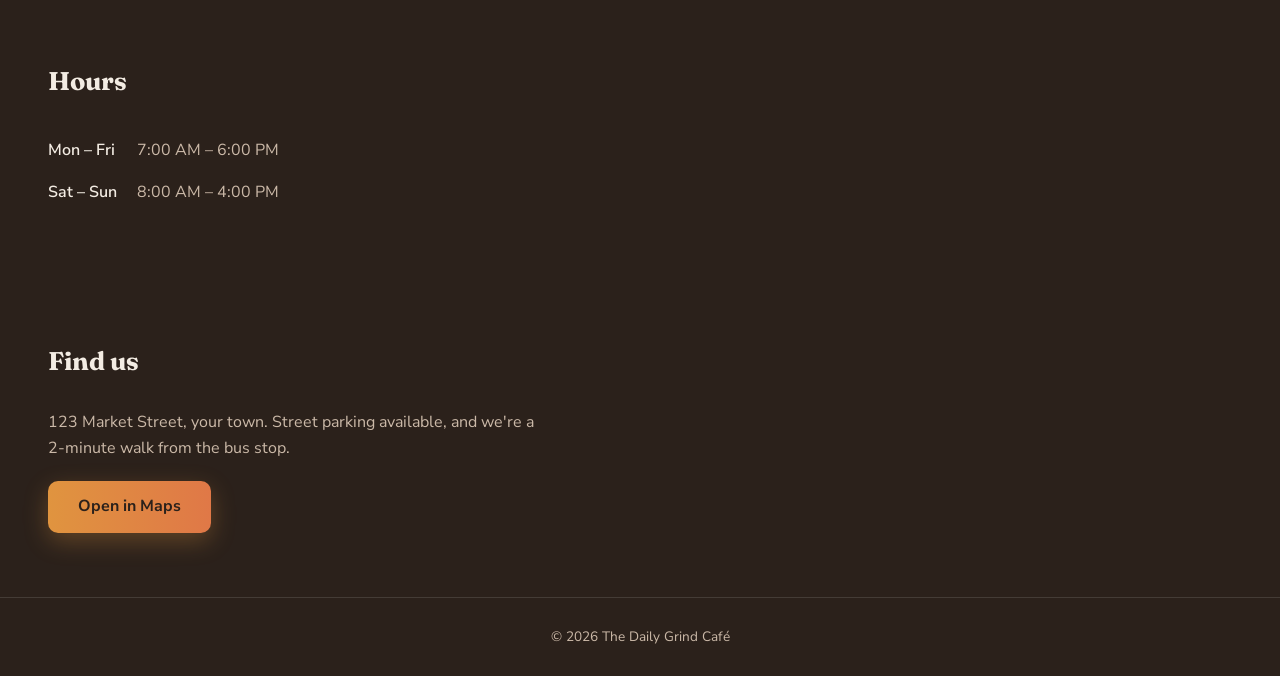
==== commit 5824d65b: "Give each sample site its own font pairing, real photos, and distinct background treatment so they n" ====
--- a/samples/cafe/index.html
+++ b/samples/cafe/index.html
@@ -8,6 +8,9 @@
   <meta property="og:title" content="The Daily Grind Café">
   <meta property="og:description" content="Good coffee. No rush.">
   <meta property="og:type" content="website">
+  <link rel="preconnect" href="https://fonts.googleapis.com">
+  <link rel="preconnect" href="https://fonts.gstatic.com" crossorigin>
+  <link href="https://fonts.googleapis.com/css2?family=Fraunces:ital,wght@0,500;0,700;1,500&family=Nunito+Sans:wght@400;600;700&display=swap" rel="stylesheet">
   <link rel="stylesheet" href="styles.css">
 </head>
 <body>
--- a/samples/cafe/styles.css
+++ b/samples/cafe/styles.css
@@ -14,7 +14,7 @@
 html { scroll-behavior: smooth; }
 
 body {
-  font-family: "Segoe UI", Roboto, Arial, sans-serif;
+  font-family: "Nunito Sans", "Segoe UI", Roboto, Arial, sans-serif;
   background: var(--bg);
   color: var(--text);
   line-height: 1.6;
@@ -91,7 +91,8 @@
   z-index: 10;
 }
 
-.nav-brand { font-weight: 700; font-size: 1.2rem; }
+.nav-brand { font-family: "Fraunces", serif; font-weight: 700; font-size: 1.3rem; }
+h1, h2, h3, .brand, .special-text { font-family: "Fraunces", serif; }
 .nav nav a { margin-left: 24px; color: var(--muted); transition: color 0.2s ease; }
 .nav nav a:hover { color: var(--accent); }
 
